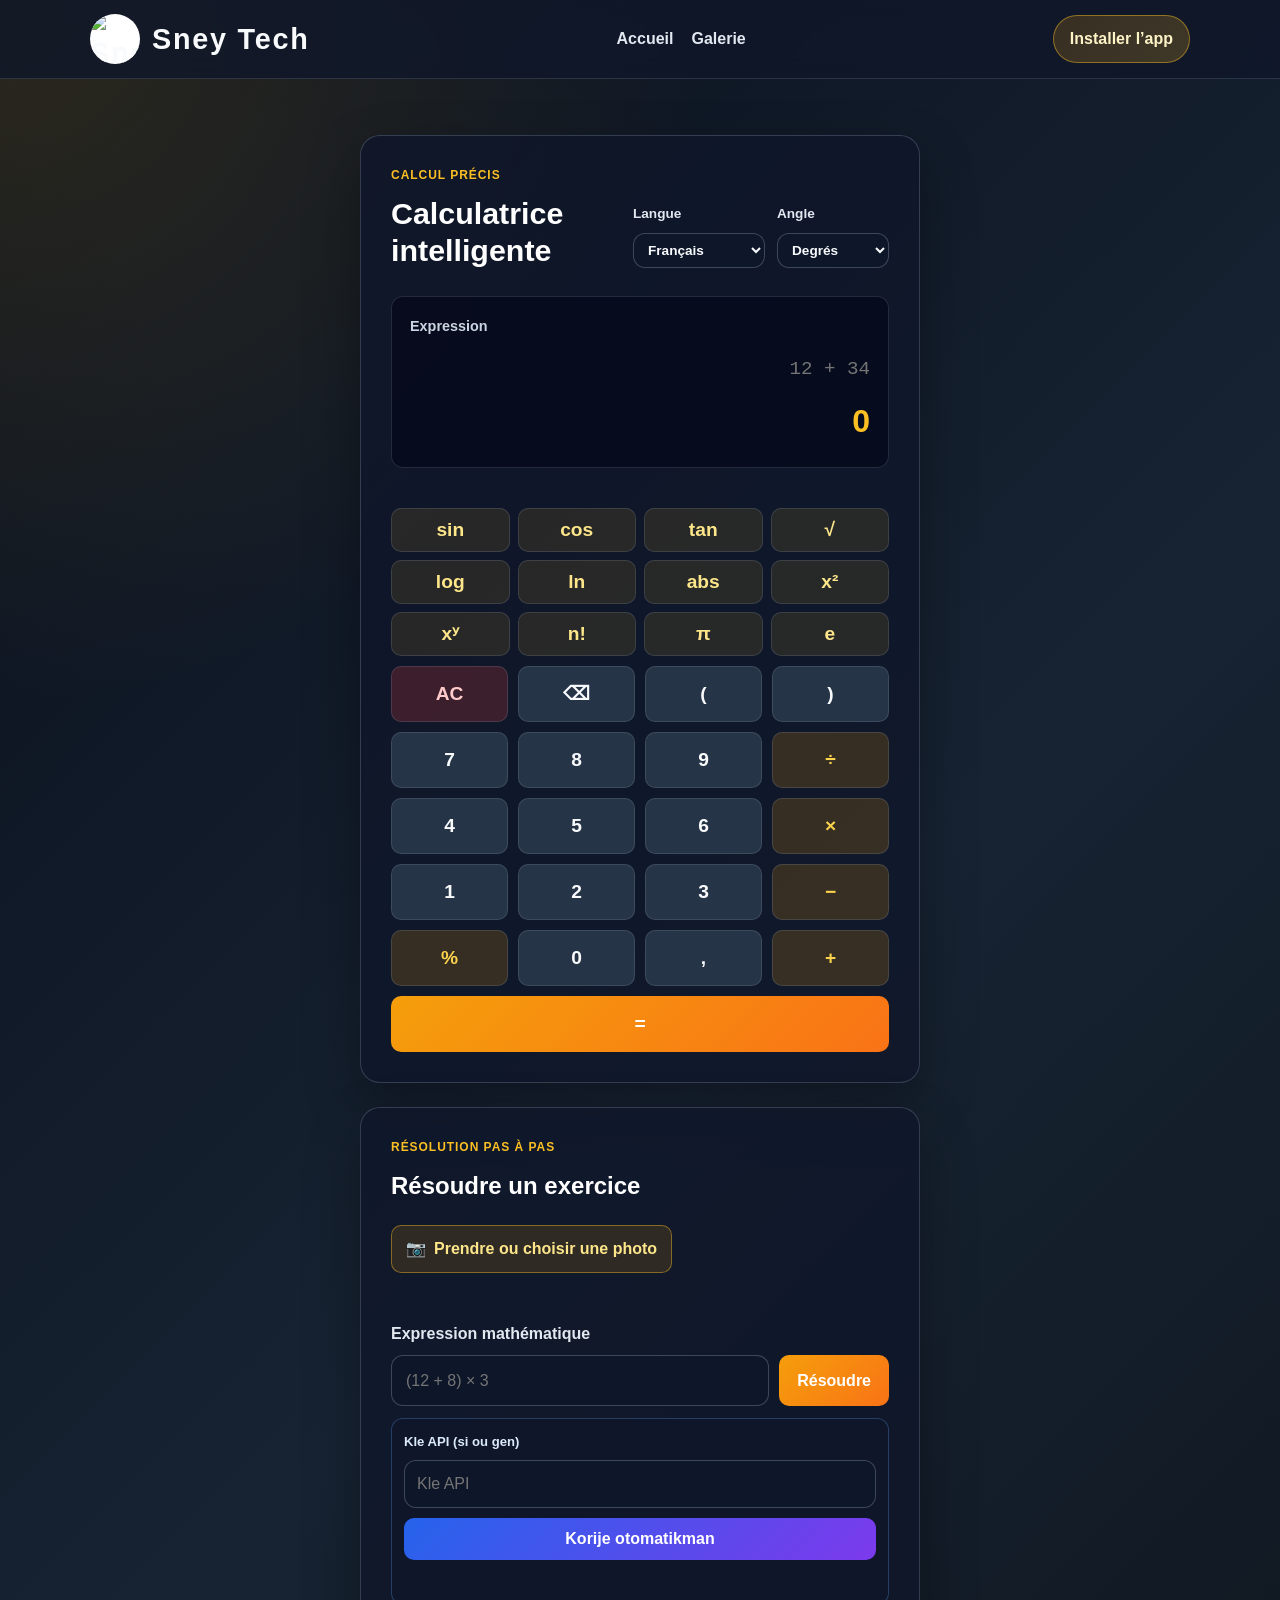
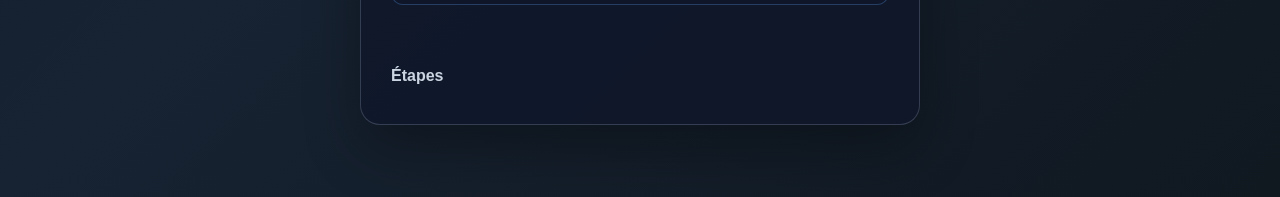
==== calcul.html @ 3de36bae "Add files via upload" ====
<!DOCTYPE html>
<html lang="fr">
<head>
    <meta charset="UTF-8" />
    <meta name="viewport" content="width=device-width, initial-scale=1.0" />
    <meta name="theme-color" content="#f59e0b" />
    <meta name="description" content="Calculatrice intelligente avec opérations scientifiques, résolution d’exercices et OCR." />
    <title>Calculatrice intelligente | Sney Tech</title>
    <link rel="icon" type="image/jpeg" href="images/logo.jpg" />
    <link rel="manifest" href="manifest.json" />
    <link rel="apple-touch-icon" href="images/logo.jpg" />
    <link rel="stylesheet" href="style.css" />
</head>
<body class="calculator-page">
    <header class="site-header">
        <div class="container nav-bar">
            <a class="brand" href="sneyby tech.html" aria-label="Accueil Sney Tech">
                <img src="images/logo.jpg" alt=" Sney Tech" />
                <span>Sney Tech</span>
            </a>
            <button class="menu-toggle" type="button" aria-label="Ouvrir le menu" aria-expanded="false">☰</button>
            <nav class="main-nav" aria-label="Navigation principale" data-calculator-nav>
                <a href="sneyby tech.html" data-calculator-copy="home">Accueil</a>
                <a href="galerie.html" data-calculator-copy="gallery">Galerie</a>
            </nav>
            <button id="installAppButton" class="app-install-btn" type="button" hidden data-calculator-copy="installApp">Installer l’app</button>
        </div>
    </header>

    <main class="container calculator-main">
        <section class="calculator-panel" id="calculator" aria-labelledby="calculatorTitle">
            <div class="calculator-heading">
                <div>
                    <p class="eyebrow" data-calculator-copy="eyebrow">Calcul précis</p>
                    <h1 id="calculatorTitle">Calculatrice intelligente</h1>
                </div>
                <div class="calculator-settings">
                    <label class="calculator-language">
                        <span data-calculator-copy="language">Langue</span>
                        <select id="calculatorLanguage" aria-label="Langue">
                            <option value="fr">Français</option>
                            <option value="ht">Kreyòl ayisyen</option>
                            <option value="en">English</option>
                        </select>
                    </label>
                    <label class="calculator-angle">
                        <span data-calculator-copy="angle">Angle</span>
                        <select id="calculatorAngle" aria-label="Angle">
                            <option value="deg" data-calculator-copy="degrees">Degrés</option>
                            <option value="rad" data-calculator-copy="radians">Radians</option>
                        </select>
                    </label>
                </div>
            </div>

            <div class="calculator-display">
                <label for="calculatorExpression" data-calculator-copy="expression">Expression</label>
                <input id="calculatorExpression" type="text" inputmode="decimal" autocomplete="off" spellcheck="false" maxlength="120" placeholder="12 + 34" />
                <output id="calculatorResult" class="calculator-result" aria-live="polite">0</output>
            </div>

            <p id="calculatorStatus" class="calculator-status" role="status" aria-live="polite"></p>

            <div class="scientific-keys" data-calculator-region="scientific" aria-label="Fonctions scientifiques">
                <button type="button" data-insert="sin(" data-scientific-label="sine" aria-label="Sinus">sin</button>
                <button type="button" data-insert="cos(" data-scientific-label="cosine" aria-label="Cosinus">cos</button>
                <button type="button" data-insert="tan(" data-scientific-label="tangent" aria-label="Tangente">tan</button>
                <button type="button" data-insert="sqrt(" data-scientific-label="squareRoot" aria-label="Racine carrée">√</button>
                <button type="button" data-insert="log(" data-scientific-label="logarithm" aria-label="Logarithme décimal">log</button>
                <button type="button" data-insert="ln(" data-scientific-label="naturalLog" aria-label="Logarithme népérien">ln</button>
                <button type="button" data-insert="abs(" data-scientific-label="absolute" aria-label="Valeur absolue">abs</button>
                <button type="button" data-insert="^2" data-scientific-label="square" aria-label="Carré">x²</button>
                <button type="button" data-insert="^" data-scientific-label="power" aria-label="Puissance">xʸ</button>
                <button type="button" data-insert="!" data-scientific-label="factorial" aria-label="Factorielle">n!</button>
                <button type="button" data-insert="pi" data-scientific-label="pi" aria-label="Pi">π</button>
                <button type="button" data-insert="e" data-scientific-label="euler" aria-label="Constante d’Euler">e</button>
            </div>

            <div class="calculator-keys" data-calculator-region="keys" aria-label="Touches de la calculatrice">
                <button type="button" class="key-clear" data-action="clear" data-label="clear" aria-label="Effacer tout">AC</button>
                <button type="button" data-action="backspace" data-label="backspace" aria-label="Effacer le dernier caractère">⌫</button>
                <button type="button" data-value="(" data-label="openParen" aria-label="Parenthèse ouvrante">(</button>
                <button type="button" data-value=")" data-label="closeParen" aria-label="Parenthèse fermante">)</button>

                <button type="button" data-value="7">7</button>
                <button type="button" data-value="8">8</button>
                <button type="button" data-value="9">9</button>
                <button type="button" class="key-operator" data-value="÷" data-label="divide" aria-label="Diviser">÷</button>

                <button type="button" data-value="4">4</button>
                <button type="button" data-value="5">5</button>
                <button type="button" data-value="6">6</button>
                <button type="button" class="key-operator" data-value="×" data-label="multiply" aria-label="Multiplier">×</button>

                <button type="button" data-value="1">1</button>
                <button type="button" data-value="2">2</button>
                <button type="button" data-value="3">3</button>
                <button type="button" class="key-operator" data-value="-" data-label="subtract" aria-label="Soustraire">−</button>

                <button type="button" class="key-operator" data-value="%" data-label="percent" aria-label="Pourcentage">%</button>
                <button type="button" data-value="0">0</button>
                <button type="button" class="decimal-key" data-value="," data-label="decimal" aria-label="Virgule décimale">,</button>
                <button type="button" class="key-operator" data-value="+" data-label="add" aria-label="Additionner">+</button>

                <button type="button" class="key-equals" data-action="equals" data-label="equals" aria-label="Calculer">=</button>
            </div>
        </section>

        <section class="exercise-panel" aria-labelledby="exerciseTitle">
            <div class="exercise-heading">
                <p class="eyebrow" data-calculator-copy="solverEyebrow">Résolution pas à pas</p>
                <h2 id="exerciseTitle" data-calculator-copy="solverTitle">Résoudre un exercice</h2>
            </div>
            <div class="exercise-photo-actions">
                <input id="exercisePhoto" class="photo-file-input" type="file" accept="image/*" capture="environment" aria-label="Choisir une photo de l’exercice" />
                <button id="captureExercisePhoto" class="photo-capture-btn" type="button">
                    <span aria-hidden="true">📷</span>
                    <span data-calculator-copy="photoChoose">Prendre ou choisir une photo</span>
                </button>
                <button id="removeExercisePhoto" class="photo-remove-btn" type="button" data-calculator-copy="photoRemove" hidden>Retirer la photo</button>
            </div>
            <div id="exercisePhotoPreview" class="exercise-photo-preview" hidden>
                <img id="exercisePhotoImage" src="" alt="Aperçu de la photo de l’exercice" />
            </div>
            <p id="photoOcrStatus" class="photo-ocr-status" role="status" aria-live="polite"></p>
            <label for="exerciseExpression" data-calculator-copy="solverExpression">Expression mathématique</label>
            <div class="exercise-input-row">
                <input id="exerciseExpression" type="text" inputmode="text" autocomplete="off" spellcheck="false" maxlength="120" placeholder="(12 + 8) × 3" />
                <button id="solveExercise" class="exercise-solve-btn" type="button" data-calculator-copy="solve">Résoudre</button>
            </div>
            <div class="ai-fallback-panel">
                <div class="ai-inline-row">
                    <label for="aiApiKey" class="ai-key-label" data-calculator-copy="aiApiKeyLabel">Kle API (si ou gen)</label>
                    <input id="aiApiKey" class="ai-key-input" type="password" placeholder="Kle API" autocomplete="off" data-calculator-copy="aiApiPlaceholder" />
                </div>
                <button id="fixWithAi" class="ai-fix-btn" type="button" data-calculator-copy="aiFixButton">Korije otomatikman</button>
                <p id="aiStatus" class="ai-status" aria-live="polite"></p>
            </div>
            <p id="exerciseResult" class="exercise-result" aria-live="polite"></p>
            <h3 data-calculator-copy="stepsHeading">Étapes</h3>
            <ol id="exerciseSteps" class="exercise-steps"></ol>
        </section>
    </main>

    <script src="https://cdn.jsdelivr.net/npm/tesseract.js@5/dist/tesseract.min.js"></script>
    <script src="script.js"></script>
</body>
</html>
---- style.css ----
* {
    box-sizing: border-box;
}

html {
    scroll-behavior: smooth;
}

body {
    margin: 0;
    font-family: Arial, Helvetica, sans-serif;
    line-height: 1.6;
}

img {
    max-width: 100%;
    display: block;
}

a {
    text-decoration: none;
}

.container {
    width: min(1100px, 90%);
    margin: 0 auto;
}

.home-page {
    background:
        radial-gradient(circle at top left, rgba(251, 191, 36, 0.15), transparent 30%),
        radial-gradient(circle at bottom right, rgba(245, 158, 11, 0.12), transparent 25%),
        linear-gradient(135deg, #020817 0%, #111827 45%, #171f2e 100%);
    color: #e5e7eb;
}

.site-header {
    position: sticky;
    top: 0;
    z-index: 10;
    background: rgba(15, 23, 42, 0.8);
    backdrop-filter: blur(10px);
    border-bottom: 1px solid rgba(148, 163, 184, 0.2);
}

.nav-bar {
    display: flex;
    justify-content: space-between;
    align-items: center;
    min-height: 78px;
    position: relative;
}

.brand {
    display: flex;
    align-items: center;
    gap: 12px;
    font-size: 1.8rem;
    font-weight: 800;
    color: #f8fafc;
    letter-spacing: 0.06em;
}

.brand img {
    width: 50px;
    height: 50px;
    flex: none;
    object-fit: contain;
    border-radius: 50%;
    background: #fff;
}

.main-nav {
    display: flex;
    gap: 18px;
    align-items: center;
}

.main-nav a {
    color: #e2e8f0;
    font-weight: 600;
    transition: color 0.2s ease;
}

.main-nav a:hover {
    color: #fbbf24;
}

.app-install-btn {
    display: inline-flex;
    align-items: center;
    justify-content: center;
    padding: 10px 16px;
    border: 1px solid rgba(251, 191, 36, 0.45);
    border-radius: 999px;
    background: linear-gradient(135deg, rgba(245, 158, 11, 0.18), rgba(251, 191, 36, 0.2));
    color: #fef3c7;
    font: inherit;
    font-weight: 700;
    cursor: pointer;
    transition: transform 0.2s ease, box-shadow 0.2s ease;
}

.app-install-btn:hover {
    transform: translateY(-1px);
    box-shadow: 0 12px 22px rgba(245, 158, 11, 0.2);
}

.menu-toggle {
    display: none;
    border: 1px solid rgba(148, 163, 184, 0.4);
    background: rgba(15, 23, 42, 0.6);
    color: #fff;
    width: 46px;
    height: 46px;
    border-radius: 12px;
    font-size: 1.5rem;
    cursor: pointer;
}

.nav-button,
.primary-btn,
.secondary-btn,
.submit-btn {
    display: inline-flex;
    justify-content: center;
    align-items: center;
    padding: 12px 22px;
    border-radius: 999px;
    font-weight: 700;
    transition: transform 0.2s ease, box-shadow 0.2s ease;
}

.nav-button,
.primary-btn,
.submit-btn {
    background: linear-gradient(135deg, #f59e0b, #f97316);
    color: white;
    box-shadow: 0 8px 24px rgba(249, 115, 22, 0.35);
}

.secondary-btn {
    background: transparent;
    border: 1px solid rgba(148, 163, 184, 0.5);
    color: #f8fafc;
}

.nav-button:hover,
.primary-btn:hover,
.secondary-btn:hover,
.submit-btn:hover {
    transform: translateY(-2px);
}

.hero {
    display: grid;
    grid-template-columns: 1.2fr 0.8fr;
    align-items: center;
    gap: 40px;
    padding: 90px 0 60px;
}

.eyebrow {
    margin: 0 0 10px;
    color: #fbbf24;
    font-weight: 700;
    letter-spacing: 0.08em;
    text-transform: uppercase;
    font-size: 0.75rem;
}

.hero h1 {
    margin: 0;
    font-size: clamp(2.5rem, 3vw, 4.4rem);
    line-height: 1.1;
    color: #f8fafc;
}

.lead {
    margin-top: 18px;
    font-size: 1.08rem;
    color: #cbd5e1;
    max-width: 600px;
}

.hero-actions {
    display: flex;
    flex-wrap: wrap;
    gap: 14px;
    margin-top: 28px;
}

.stats {
    list-style: none;
    padding: 0;
    margin: 30px 0 0;
    display: flex;
    flex-wrap: wrap;
    gap: 28px;
}

.stats li {
    display: flex;
    flex-direction: column;
    gap: 4px;
}

.stats strong {
    font-size: 1.3rem;
    color: #fff;
}

.stats span {
    color: #cbd5e1;
    font-size: 0.9rem;
}

.image-card {
    position: relative;
    border-radius: 28px;
    overflow: hidden;
    border: 1px solid rgba(148, 163, 184, 0.3);
    box-shadow: 0 25px 50px rgba(15, 23, 42, 0.5);
}

.image-card img {
    height: 560px;
    width: 100%;
    object-fit: cover;
}

.badge {
    position: absolute;
    bottom: 18px;
    left: 18px;
    background: rgba(15, 23, 42, 0.82);
    border: 1px solid rgba(251, 191, 36, 0.4);
    color: #f8fafc;
    padding: 10px 15px;
    border-radius: 999px;
    font-weight: 700;
}

.section {
    padding: 30px 0 60px;
}

.premium-panel {
    padding-top: 10px;
}

.left-align {
    text-align: left;
}

.value-grid {
    display: grid;
    grid-template-columns: repeat(3, minmax(0, 1fr));
    gap: 22px;
    margin-top: 20px;
}

.value-card {
    background: rgba(15, 23, 42, 0.7);
    border: 1px solid rgba(251, 191, 36, 0.18);
    border-radius: 22px;
    padding: 26px 22px;
    box-shadow: 0 18px 30px rgba(2, 6, 23, 0.2);
}

.value-card span {
    color: #fbbf24;
    font-size: 0.85rem;
    font-weight: 800;
    letter-spacing: 0.12em;
}

.value-card h3 {
    margin: 14px 0 10px;
    font-size: 1.45rem;
    color: #fff;
}

.value-card p {
    margin: 0;
    color: #dbeafe;
}

.section-heading {
    margin-bottom: 24px;
}

.section-heading h2 {
    margin: 0;
    font-size: clamp(1.8rem, 2vw, 2.8rem);
    color: white;
}

.service-grid {
    display: grid;
    grid-template-columns: repeat(3, minmax(0, 1fr));
    gap: 24px;
}

.service-card {
    background: rgba(15, 23, 42, 0.65);
    border: 1px solid rgba(148, 163, 184, 0.2);
    border-radius: 20px;
    padding: 24px;
    box-shadow: 0 12px 30px rgba(0, 0, 0, 0.18);
}

.icon {
    width: 60px;
    height: 60px;
    display: grid;
    place-items: center;
    border-radius: 18px;
    background: rgba(249, 115, 22, 0.15);
    font-size: 2rem;
    margin-bottom: 14px;
}

.service-card h3 {
    margin: 0 0 8px;
    color: white;
}

.service-card p {
    margin: 0;
    color: #cbd5e1;
}

.pricing table {
    width: 100%;
    border-collapse: collapse;
    overflow: hidden;
    border-radius: 18px;
    background: rgba(15, 23, 42, 0.65);
    border: 1px solid rgba(148, 163, 184, 0.2);
}

.pricing th,
.pricing td {
    padding: 18px 20px;
    text-align: left;
    border-bottom: 1px solid rgba(148, 163, 184, 0.2);
}

.pricing th {
    background: rgba(30, 41, 59, 0.9);
    color: #f8fafc;
}

.pricing td {
    color: #e2e8f0;
}

.contact-wrap {
    padding-bottom: 80px;
}

.contact-form {
    background: rgba(15, 23, 42, 0.7);
    border: 1px solid rgba(148, 163, 184, 0.2);
    border-radius: 24px;
    padding: 28px;
    box-shadow: 0 18px 40px rgba(0, 0, 0, 0.2);
}

.input-row {
    margin-bottom: 18px;
}

.two-col {
    display: grid;
    grid-template-columns: repeat(2, minmax(0, 1fr));
    gap: 18px;
}

label {
    display: block;
    color: #e2e8f0;
    font-weight: 600;
}

label span {
    display: inline-block;
    margin-bottom: 8px;
}

input,
select,
textarea {
    width: 100%;
    border: 1px solid rgba(148, 163, 184, 0.35);
    background: rgba(15, 23, 42, 0.7);
    color: #f8fafc;
    border-radius: 12px;
    padding: 12px 14px;
    font: inherit;
}

textarea {
    resize: vertical;
    min-height: 120px;
}

.submit-btn {
    border: none;
    cursor: pointer;
    margin-top: 12px;
}

.form-message {
    min-height: 24px;
    margin: 14px 0 0;
    color: #86efac;
    font-weight: 600;
}

.whatsapp-float {
    position: fixed;
    right: 22px;
    bottom: 22px;
    background: linear-gradient(135deg, #22c55e, #16a34a);
    color: #fff;
    padding: 14px 18px;
    border-radius: 999px;
    font-weight: 700;
    text-decoration: none;
    box-shadow: 0 16px 30px rgba(34, 197, 94, 0.35);
    z-index: 30;
}

.site-footer {
    padding: 24px 0 40px;
    text-align: center;
    color: #cbd5e1;
}

.gallery-page {
    min-height: 100vh;
    padding: 40px 20px;
    background: linear-gradient(135deg, #0f172a, #1e293b, #111827);
    color: #f8fafc;
}

.topbar {
    display: flex;
    justify-content: space-between;
    align-items: center;
    margin-bottom: 30px;
    padding: 18px 24px;
    background: rgba(15, 23, 42, 0.7);
    border: 1px solid rgba(148, 163, 184, 0.25);
    border-radius: 18px;
    box-shadow: 0 12px 30px rgba(0, 0, 0, 0.22);
}

.topbar h1 {
    margin: 0;
    font-size: 2.3rem;
    letter-spacing: 1px;
}

.gallery-nav {
    display: flex;
    justify-content: space-between;
    align-items: center;
    width: 100%;
}

.gallery-nav-link {
    padding: 10px 14px;
    color: #e2e8f0;
    font-weight: 600;
}

.gallery-nav-link:hover {
    color: #fbbf24;
}

.gallery-page-title {
    margin: 0 0 24px;
    font-size: 2.3rem;
    letter-spacing: 1px;
}

.btn-home {
    text-decoration: none;
    color: #fff;
    background: linear-gradient(135deg, #f59e0b, #f97316);
    padding: 12px 20px;
    border-radius: 999px;
    font-weight: 700;
    transition: transform 0.25s ease, box-shadow 0.25s ease;
    box-shadow: 0 8px 20px rgba(249, 115, 22, 0.35);
}

.btn-home:hover {
    transform: translateY(-2px);
}

.thumbs {
    display: grid;
    grid-template-columns: repeat(auto-fit, minmax(140px, 1fr));
    gap: 18px;
    margin-bottom: 32px;
}

.thumb {
    display: block;
    overflow: hidden;
    border-radius: 16px;
    border: 2px solid rgba(148, 163, 184, 0.25);
    background: rgba(15, 23, 42, 0.7);
    transition: transform 0.3s ease, box-shadow 0.3s ease;
    box-shadow: 0 10px 25px rgba(0, 0, 0, 0.18);
}

.thumb:hover {
    transform: translateY(-6px) scale(1.01);
    box-shadow: 0 18px 30px rgba(59, 130, 246, 0.25);
}

.thumb img {
    width: 100%;
    height: 170px;
    object-fit: cover;
    display: block;
}

.featured {
    display: flex;
    justify-content: center;
}

.featured-card {
    width: min(100%, 760px);
    background: rgba(15, 23, 42, 0.7);
    border: 1px solid rgba(148, 163, 184, 0.25);
    border-radius: 24px;
    overflow: hidden;
    box-shadow: 0 20px 40px rgba(0, 0, 0, 0.3);
}

.featured-card img {
    display: block;
    width: 100%;
    max-height: 700px;
    object-fit: cover;
}

.lightbox {
    position: fixed;
    inset: 0;
    background: rgba(2, 6, 23, 0.9);
    display: none;
    align-items: center;
    justify-content: center;
    flex-direction: column;
    gap: 12px;
    z-index: 20;
    padding: 20px;
}

.lightbox.active {
    display: flex;
}

.lightbox img {
    max-width: min(90vw, 900px);
    max-height: 75vh;
    border-radius: 18px;
    box-shadow: 0 30px 50px rgba(0, 0, 0, 0.4);
}

.lightbox p {
    margin: 0;
    color: #f8fafc;
    font-weight: 600;
    letter-spacing: 0.03em;
}

.close-lightbox {
    position: absolute;
    top: 24px;
    right: 24px;
    width: 44px;
    height: 44px;
    border: none;
    border-radius: 50%;
    background: rgba(255, 255, 255, 0.12);
    color: white;
    font-size: 1.5rem;
    cursor: pointer;
}

.lightbox-nav {
    position: absolute;
    top: 50%;
    display: grid;
    place-items: center;
    width: 48px;
    height: 48px;
    border: 1px solid rgba(255, 255, 255, 0.25);
    border-radius: 50%;
    background: rgba(255, 255, 255, 0.12);
    color: white;
    font-size: 1.5rem;
    cursor: pointer;
    transform: translateY(-50%);
}

.previous-photo {
    left: 24px;
}

.next-photo {
    right: 24px;
}

@media (max-width: 768px) {
    .nav-bar {
        flex-wrap: wrap;
        padding: 14px 0;
    }

    .menu-toggle {
        display: inline-flex;
        align-items: center;
        justify-content: center;
    }

    .main-nav {
        display: none;
        width: 100%;
        flex-direction: column;
        align-items: flex-start;
        padding: 12px 0 0;
        gap: 12px;
    }

    .main-nav.open {
        display: flex;
    }

    .nav-bar,
    .hero,
    .two-col,
    .service-grid,
    .value-grid {
        grid-template-columns: 1fr;
    }

    .hero {
        padding-top: 60px;
    }

    .service-grid,
    .two-col,
    .value-grid {
        display: grid;
    }
}

@media (max-width: 600px) {
    .lightbox img {
        max-width: calc(100vw - 96px);
        max-height: 70vh;
    }

    .lightbox-nav {
        width: 38px;
        height: 38px;
    }

    .previous-photo {
        left: 10px;
    }

    .next-photo {
        right: 10px;
    }

    .topbar {
        flex-direction: column;
        gap: 16px;
        text-align: center;
    }

    .gallery-nav {
        flex-direction: column;
        align-items: stretch;
        gap: 10px;
    }

    .gallery-nav .brand {
        align-self: flex-start;
    }

    .gallery-nav .btn-home {
        text-align: center;
    }

    .topbar h1 {
        font-size: 1.9rem;
    }
}

.calculator-page {
    min-height: 100vh;
    background:
        radial-gradient(circle at top left, rgba(251, 191, 36, 0.14), transparent 32%),
        linear-gradient(135deg, #090f1b, #172333 58%, #101820);
    color: #f8fafc;
}

.calculator-main {
    display: flex;
    flex-direction: column;
    align-items: center;
    gap: 24px;
    justify-content: center;
    padding-top: 56px;
    padding-bottom: 72px;
}

.calculator-panel,
.exercise-panel {
    width: min(100%, 560px);
    padding: 30px;
    border: 1px solid rgba(148, 163, 184, 0.28);
    border-radius: 20px;
    background: rgba(15, 23, 42, 0.82);
    box-shadow: 0 24px 56px rgba(0, 0, 0, 0.32);
}

.calculator-heading {
    display: flex;
    justify-content: space-between;
    align-items: flex-end;
    gap: 20px;
}

.calculator-heading h1 {
    margin: 0;
    color: #fff;
    font-size: 1.9rem;
    line-height: 1.2;
}

.calculator-language {
    min-width: 132px;
    font-size: 0.85rem;
}

.calculator-language select {
    padding: 8px 10px;
}

.calculator-settings {
    display: flex;
    align-items: flex-end;
    gap: 12px;
}

.calculator-angle {
    min-width: 112px;
    font-size: 0.85rem;
}

.calculator-angle select {
    padding: 8px 10px;
}

.calculator-display {
    display: grid;
    gap: 8px;
    margin-top: 28px;
    padding: 18px;
    border: 1px solid rgba(148, 163, 184, 0.2);
    border-radius: 12px;
    background: rgba(2, 6, 23, 0.62);
}

.calculator-display label {
    color: #cbd5e1;
    font-size: 0.9rem;
}

.calculator-display input {
    min-width: 0;
    padding: 8px 0;
    border: 0;
    border-radius: 0;
    background: transparent;
    font-family: Consolas, monospace;
    font-size: 1.2rem;
    text-align: right;
}

.calculator-result {
    display: block;
    min-height: 48px;
    overflow-wrap: anywhere;
    color: #fbbf24;
    font-size: 2rem;
    font-weight: 700;
    line-height: 1.3;
    text-align: right;
}

.calculator-status {
    min-height: 24px;
    margin: 8px 0;
    color: #fca5a5;
    font-size: 0.9rem;
}

.calculator-keys {
    display: grid;
    grid-template-columns: repeat(4, minmax(0, 1fr));
    gap: 10px;
}

.calculator-keys button,
.scientific-keys button {
    min-width: 0;
    min-height: 56px;
    border: 1px solid rgba(148, 163, 184, 0.2);
    border-radius: 10px;
    background: #263447;
    color: #f8fafc;
    font: inherit;
    font-size: 1.2rem;
    font-weight: 700;
    cursor: pointer;
    transition: background 0.15s ease, transform 0.15s ease;
}

.calculator-keys button:hover,
.scientific-keys button:hover {
    background: #35475d;
    transform: translateY(-1px);
}

.calculator-keys .key-clear {
    background: rgba(239, 68, 68, 0.2);
    color: #fecaca;
}

.calculator-keys .key-operator {
    background: rgba(245, 158, 11, 0.17);
    color: #fcd34d;
}

.calculator-keys .key-equals {
    grid-column: 1 / -1;
    border: 0;
    background: linear-gradient(135deg, #f59e0b, #f97316);
    color: #fff;
}

.scientific-keys {
    display: grid;
    grid-template-columns: repeat(4, minmax(0, 1fr));
    gap: 8px;
    margin-bottom: 10px;
}

.scientific-keys button {
    min-height: 44px;
    background: rgba(251, 191, 36, 0.1);
    color: #fde68a;
}

.exercise-heading h2 {
    margin: 0 0 20px;
    color: #fff;
    font-size: 1.5rem;
}

.exercise-photo-actions {
    display: flex;
    flex-wrap: wrap;
    align-items: center;
    gap: 10px;
    margin: 0 0 14px;
}

.photo-file-input {
    position: absolute;
    width: 1px;
    height: 1px;
    padding: 0;
    margin: -1px;
    overflow: hidden;
    clip: rect(0, 0, 0, 0);
    white-space: nowrap;
    border: 0;
}

.photo-file-input:focus-visible + .photo-capture-btn {
    outline: 3px solid #fbbf24;
    outline-offset: 3px;
}

.photo-capture-btn,
.photo-remove-btn {
    min-height: 44px;
    padding: 10px 14px;
    border: 1px solid rgba(251, 191, 36, 0.42);
    border-radius: 10px;
    background: rgba(245, 158, 11, 0.14);
    color: #fde68a;
    font: inherit;
    font-weight: 700;
    cursor: pointer;
}

.photo-capture-btn {
    display: inline-flex;
    align-items: center;
    gap: 8px;
}

.photo-remove-btn {
    border-color: rgba(248, 113, 113, 0.42);
    background: rgba(239, 68, 68, 0.14);
    color: #fecaca;
}

.exercise-photo-preview {
    position: relative;
    display: grid;
    justify-items: start;
    margin-bottom: 12px;
}

.exercise-photo-preview[hidden],
.photo-remove-btn[hidden] {
    display: none;
}

.exercise-photo-preview img {
    width: auto;
    max-width: 100%;
    max-height: 260px;
    border: 1px solid rgba(148, 163, 184, 0.28);
    border-radius: 10px;
    background: rgba(2, 6, 23, 0.62);
    object-fit: contain;
}

.photo-ocr-status {
    min-height: 22px;
    margin: 0 0 12px;
    color: #cbd5e1;
    font-size: 0.9rem;
}

.ai-fallback-panel {
    display: grid;
    gap: 10px;
    margin: 12px 0 14px;
    padding: 12px;
    border: 1px solid rgba(96, 165, 250, 0.28);
    border-radius: 12px;
    background: rgba(15, 23, 42, 0.8);
}

.ai-inline-row {
    display: grid;
    gap: 8px;
}

.ai-key-label {
    color: #dbeafe;
    font-size: 0.82rem;
    font-weight: 700;
}

.ai-key-input {
    min-width: 0;
    padding: 10px 12px;
}

.ai-fix-btn {
    min-height: 42px;
    border: 0;
    border-radius: 10px;
    background: linear-gradient(135deg, #2563eb, #7c3aed);
    color: #fff;
    font: inherit;
    font-weight: 700;
    cursor: pointer;
}

.ai-status {
    min-height: 22px;
    margin: 0;
    color: #bfdbfe;
    font-size: 0.82rem;
    overflow-wrap: anywhere;
}

.exercise-input-row {
    display: flex;
    gap: 10px;
    margin-top: 8px;
}

.exercise-input-row input {
    min-width: 0;
}

.exercise-solve-btn {
    flex: none;
    padding: 10px 18px;
    border: 0;
    border-radius: 10px;
    background: linear-gradient(135deg, #f59e0b, #f97316);
    color: #fff;
    font: inherit;
    font-weight: 700;
    cursor: pointer;
}

.exercise-result {
    min-height: 30px;
    margin: 18px 0 8px;
    overflow-wrap: anywhere;
    color: #fbbf24;
    font-size: 1.2rem;
    font-weight: 700;
}

.exercise-panel h3 {
    margin: 10px 0 6px;
    color: #cbd5e1;
    font-size: 1rem;
}

.exercise-steps {
    display: grid;
    gap: 6px;
    margin: 0;
    padding-left: 24px;
    color: #e2e8f0;
}

.exercise-steps li {
    overflow-wrap: anywhere;
}

@media (max-width: 1024px) {
    .calculator-main {
        padding-left: 18px;
        padding-right: 18px;
    }

    .calculator-panel,
    .exercise-panel {
        width: min(100%, 700px);
    }
}

@media (max-width: 768px) {
    .calculator-main {
        gap: 18px;
    }

    .calculator-panel,
    .exercise-panel {
        width: 100%;
    }

    .calculator-heading {
        flex-wrap: wrap;
        align-items: flex-start;
    }

    .calculator-settings {
        width: 100%;
        flex-wrap: wrap;
    }

    .calculator-language,
    .calculator-angle {
        flex: 1 1 160px;
        min-width: 0;
    }
}

@media (max-width: 600px) {
    .calculator-main {
        padding-top: 28px;
        padding-left: 12px;
        padding-right: 12px;
    }

    .calculator-panel,
    .exercise-panel {
        padding: 20px;
    }

    .calculator-heading {
        align-items: flex-start;
        flex-direction: column;
    }

    .calculator-settings,
    .calculator-language,
    .calculator-angle {
        width: 100%;
    }

    .calculator-settings {
        align-items: stretch;
        flex-direction: column;
    }

    .calculator-keys {
        gap: 8px;
    }

    .calculator-keys button,
    .scientific-keys button {
        min-height: 52px;
    }

    .scientific-keys {
        grid-template-columns: repeat(2, minmax(0, 1fr));
    }

    .exercise-input-row {
        flex-direction: column;
    }
}

@media (max-width: 480px) {
    .calculator-panel,
    .exercise-panel {
        padding: 16px 14px;
    }

    .calculator-heading h1 {
        font-size: 1.5rem;
    }

    .calculator-result {
        font-size: 1.6rem;
    }

    .calculator-display input {
        font-size: 1rem;
    }

    .scientific-keys {
        grid-template-columns: repeat(2, minmax(0, 1fr));
    }

    .ai-inline-row,
    .exercise-input-row,
    .exercise-input-row input,
    .exercise-solve-btn,
    .ai-fix-btn {
        width: 100%;
    }
}
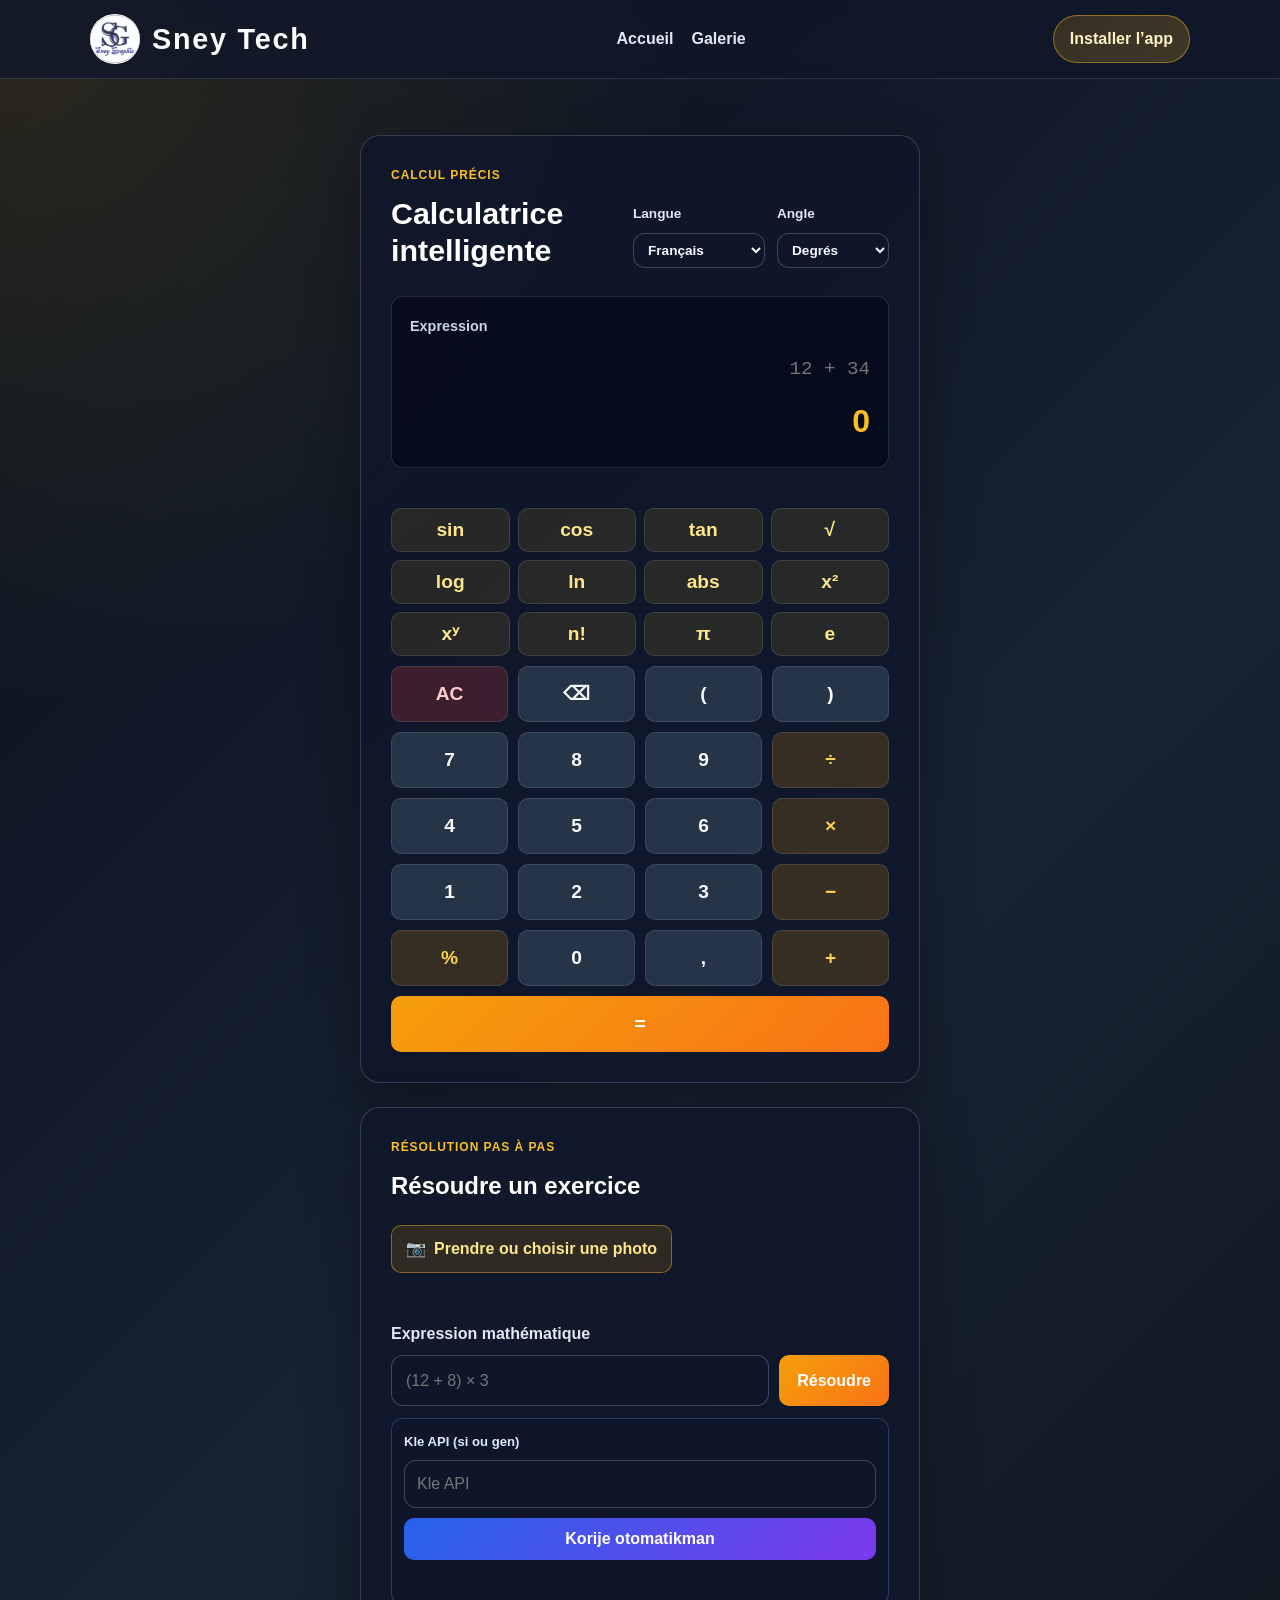
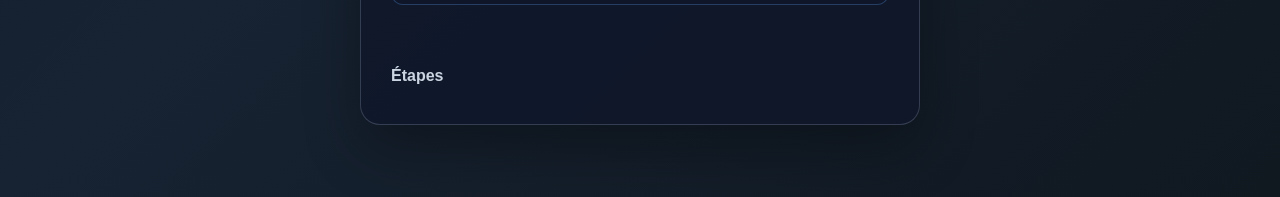
==== commit d95fdcd6: "Fix links to the homepage" ====
--- a/calcul.html
+++ b/calcul.html
@@ -14,13 +14,13 @@
 <body class="calculator-page">
     <header class="site-header">
         <div class="container nav-bar">
-            <a class="brand" href="sneyby tech.html" aria-label="Accueil Sney Tech">
+            <a class="brand" href="index.html" aria-label="Accueil Sney Tech">
                 <img src="images/logo.jpg" alt=" Sney Tech" />
                 <span>Sney Tech</span>
             </a>
             <button class="menu-toggle" type="button" aria-label="Ouvrir le menu" aria-expanded="false">☰</button>
             <nav class="main-nav" aria-label="Navigation principale" data-calculator-nav>
-                <a href="sneyby tech.html" data-calculator-copy="home">Accueil</a>
+                <a href="index.html" data-calculator-copy="home">Accueil</a>
                 <a href="galerie.html" data-calculator-copy="gallery">Galerie</a>
             </nav>
             <button id="installAppButton" class="app-install-btn" type="button" hidden data-calculator-copy="installApp">Installer l’app</button>
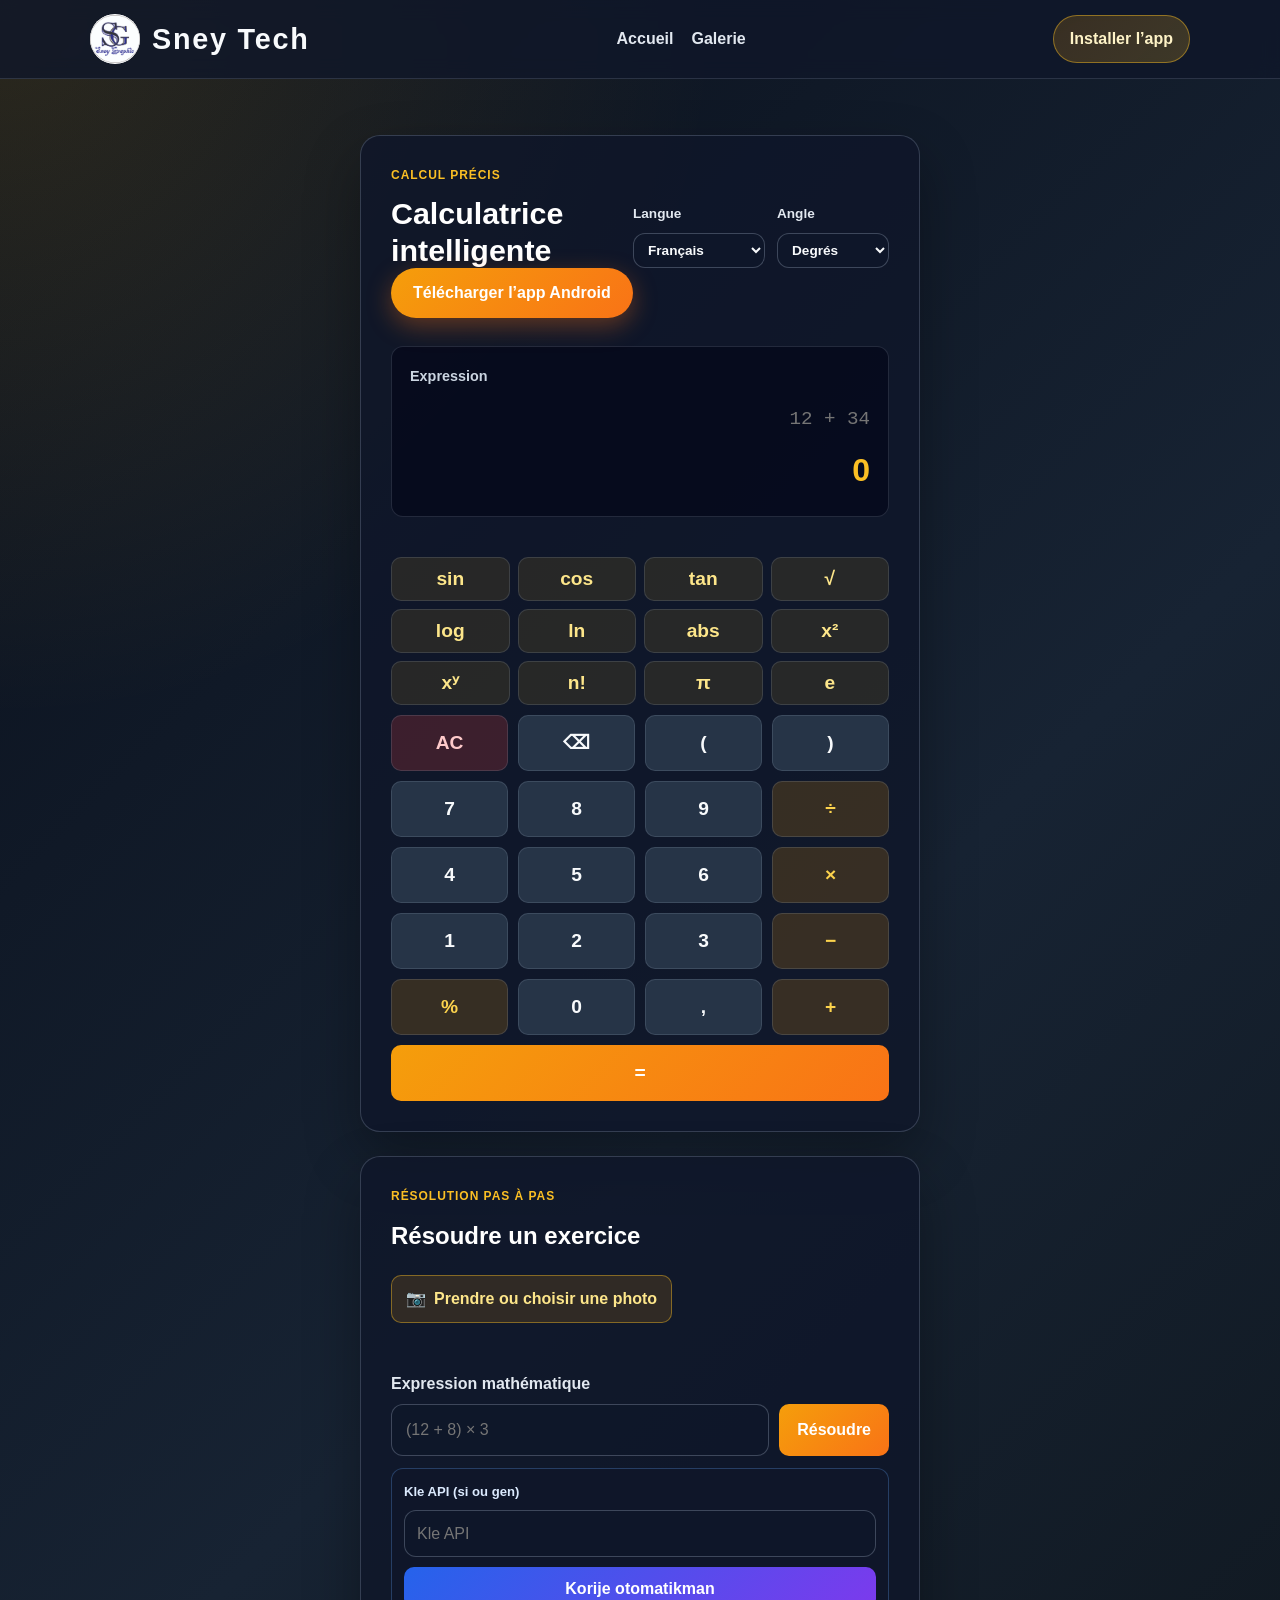
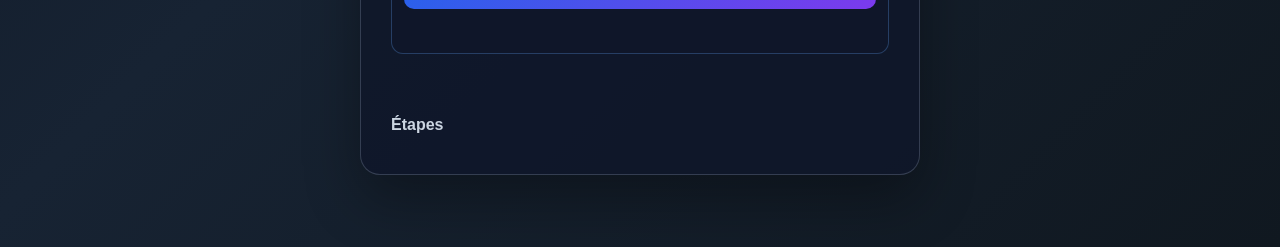
==== commit 0184ecb4: "Enhance calcul.html with APK download link Added a download link for the Android app and improved th" ====
--- a/calcul.html
+++ b/calcul.html
@@ -52,6 +52,7 @@
                     </label>
                 </div>
             </div>
+            <a id="apkDownloadLink" class="primary-btn apk-download-link" href="downloads/calculatrice-sney-tech.apk" download data-calculator-copy="downloadApk">Télécharger l’app Android</a>
 
             <div class="calculator-display">
                 <label for="calculatorExpression" data-calculator-copy="expression">Expression</label>
@@ -145,4 +146,4 @@
     <script src="https://cdn.jsdelivr.net/npm/tesseract.js@5/dist/tesseract.min.js"></script>
     <script src="script.js"></script>
 </body>
-</html>+</html>
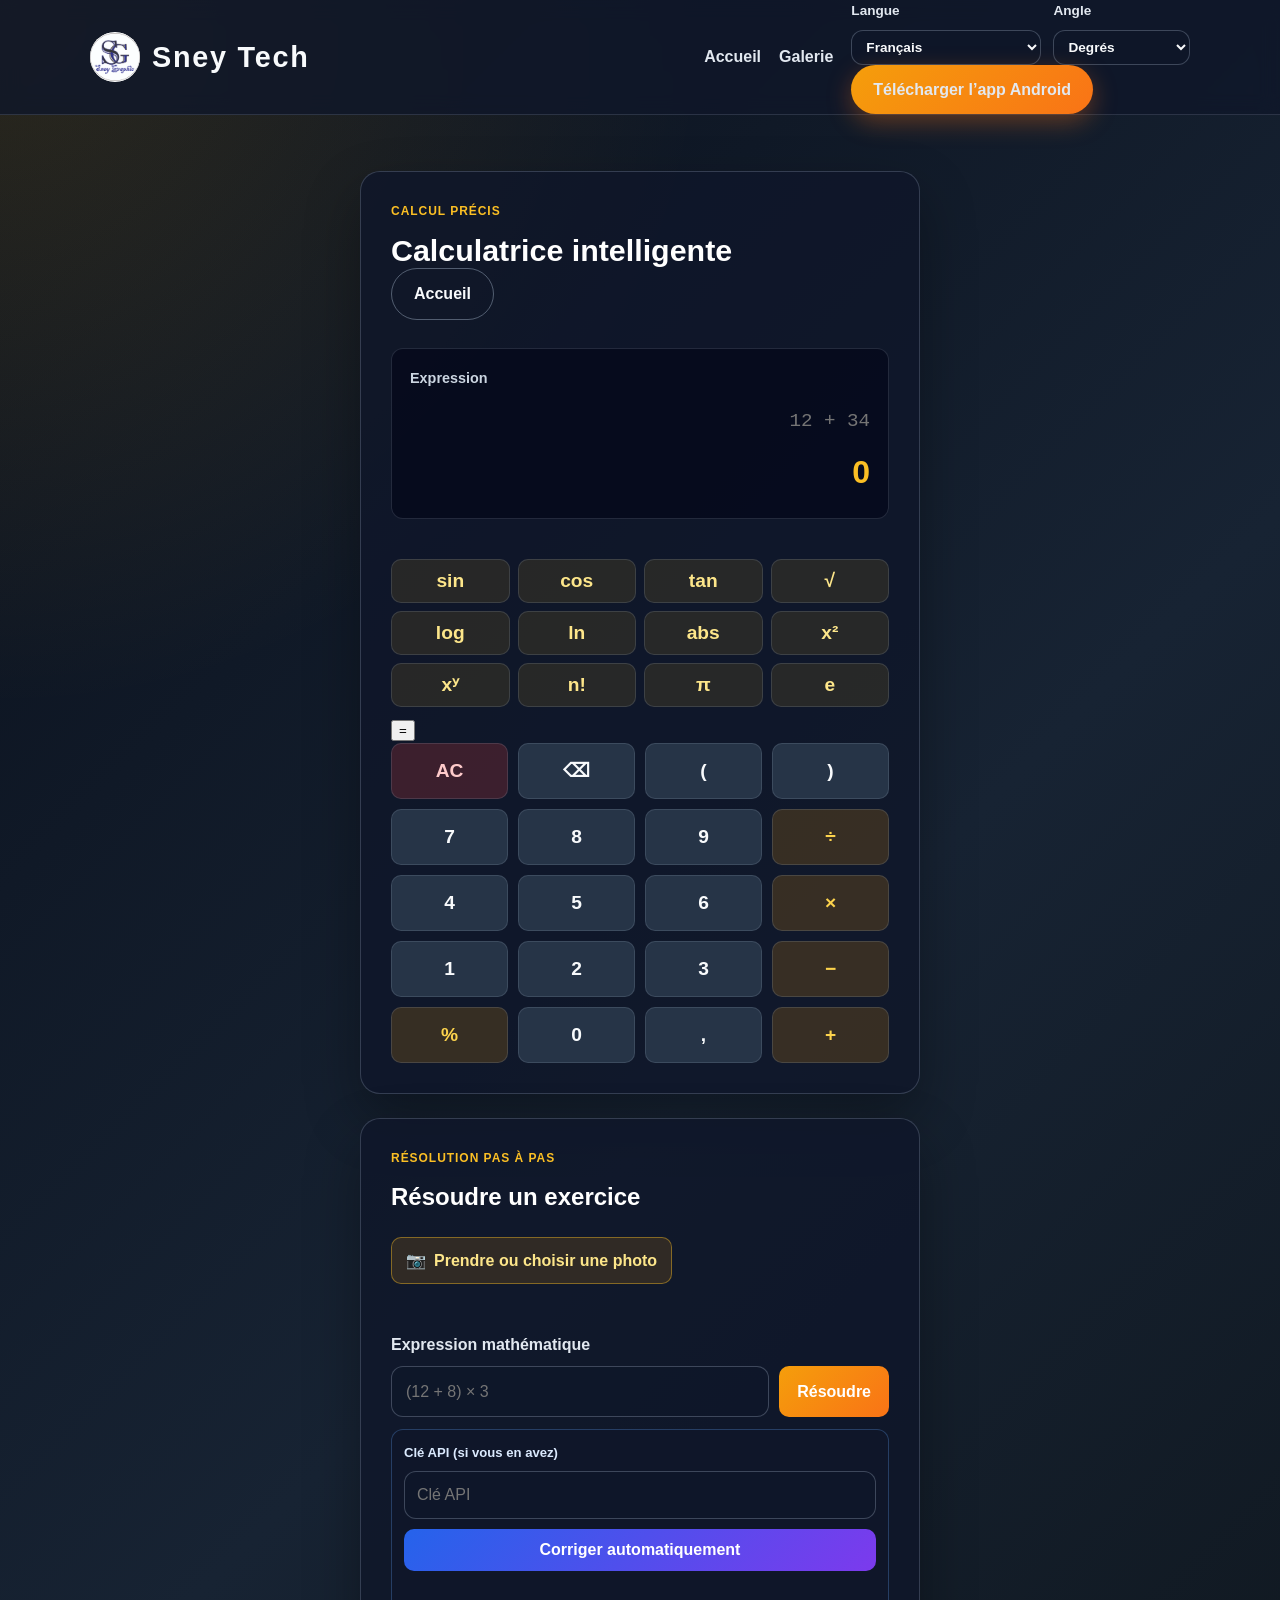
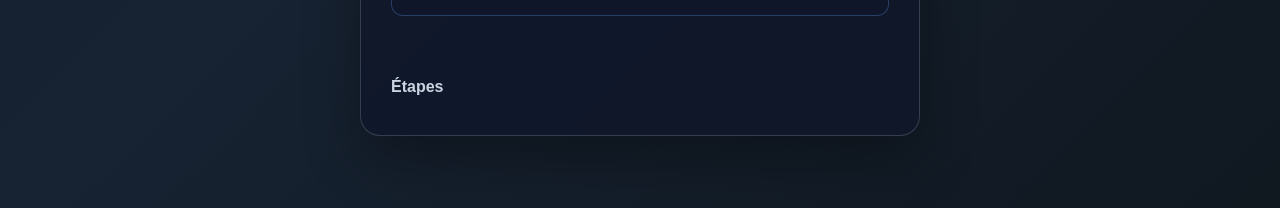
==== commit 142213c7: "Update calcul.html" ====
--- a/calcul.html
+++ b/calcul.html
@@ -22,6 +22,26 @@
             <nav class="main-nav" aria-label="Navigation principale" data-calculator-nav>
                 <a href="index.html" data-calculator-copy="home">Accueil</a>
                 <a href="galerie.html" data-calculator-copy="gallery">Galerie</a>
+                <div class="calculator-menu-tools">
+                    <div class="calculator-settings">
+                        <label class="calculator-language">
+                            <span data-calculator-copy="language">Langue</span>
+                            <select id="calculatorLanguage" aria-label="Langue">
+                                <option value="fr">Français</option>
+                                <option value="ht">Kreyòl ayisyen</option>
+                                <option value="en">English</option>
+                            </select>
+                        </label>
+                        <label class="calculator-angle">
+                            <span data-calculator-copy="angle">Angle</span>
+                            <select id="calculatorAngle" aria-label="Angle">
+                                <option value="deg" data-calculator-copy="degrees">Degrés</option>
+                                <option value="rad" data-calculator-copy="radians">Radians</option>
+                            </select>
+                        </label>
+                    </div>
+                    <a id="apkDownloadLink" class="primary-btn apk-download-link" href="downloads/calculatrice-sney-tech.apk" download data-calculator-copy="downloadApk">Télécharger l’app Android</a>
+                </div>
             </nav>
             <button id="installAppButton" class="app-install-btn" type="button" hidden data-calculator-copy="installApp">Installer l’app</button>
         </div>
@@ -34,25 +54,10 @@
                     <p class="eyebrow" data-calculator-copy="eyebrow">Calcul précis</p>
                     <h1 id="calculatorTitle">Calculatrice intelligente</h1>
                 </div>
-                <div class="calculator-settings">
-                    <label class="calculator-language">
-                        <span data-calculator-copy="language">Langue</span>
-                        <select id="calculatorLanguage" aria-label="Langue">
-                            <option value="fr">Français</option>
-                            <option value="ht">Kreyòl ayisyen</option>
-                            <option value="en">English</option>
-                        </select>
-                    </label>
-                    <label class="calculator-angle">
-                        <span data-calculator-copy="angle">Angle</span>
-                        <select id="calculatorAngle" aria-label="Angle">
-                            <option value="deg" data-calculator-copy="degrees">Degrés</option>
-                            <option value="rad" data-calculator-copy="radians">Radians</option>
-                        </select>
-                    </label>
-                </div>
             </div>
-            <a id="apkDownloadLink" class="primary-btn apk-download-link" href="downloads/calculatrice-sney-tech.apk" download data-calculator-copy="downloadApk">Télécharger l’app Android</a>
+            <div class="calculator-actions">
+                <a class="secondary-btn calculator-home-btn" href="index.html" data-calculator-copy="home">Accueil</a>
+            </div>
 
             <div class="calculator-display">
                 <label for="calculatorExpression" data-calculator-copy="expression">Expression</label>
@@ -62,48 +67,51 @@
 
             <p id="calculatorStatus" class="calculator-status" role="status" aria-live="polite"></p>
 
-            <div class="scientific-keys" data-calculator-region="scientific" aria-label="Fonctions scientifiques">
-                <button type="button" data-insert="sin(" data-scientific-label="sine" aria-label="Sinus">sin</button>
-                <button type="button" data-insert="cos(" data-scientific-label="cosine" aria-label="Cosinus">cos</button>
-                <button type="button" data-insert="tan(" data-scientific-label="tangent" aria-label="Tangente">tan</button>
-                <button type="button" data-insert="sqrt(" data-scientific-label="squareRoot" aria-label="Racine carrée">√</button>
-                <button type="button" data-insert="log(" data-scientific-label="logarithm" aria-label="Logarithme décimal">log</button>
-                <button type="button" data-insert="ln(" data-scientific-label="naturalLog" aria-label="Logarithme népérien">ln</button>
-                <button type="button" data-insert="abs(" data-scientific-label="absolute" aria-label="Valeur absolue">abs</button>
-                <button type="button" data-insert="^2" data-scientific-label="square" aria-label="Carré">x²</button>
-                <button type="button" data-insert="^" data-scientific-label="power" aria-label="Puissance">xʸ</button>
-                <button type="button" data-insert="!" data-scientific-label="factorial" aria-label="Factorielle">n!</button>
-                <button type="button" data-insert="pi" data-scientific-label="pi" aria-label="Pi">π</button>
-                <button type="button" data-insert="e" data-scientific-label="euler" aria-label="Constante d’Euler">e</button>
-            </div>
+            <div class="calculator-keypad-layout">
+                <div class="calculator-scientific-column">
+                    <div class="scientific-keys" data-calculator-region="scientific" aria-label="Fonctions scientifiques">
+                        <button type="button" data-insert="sin(" data-scientific-label="sine" aria-label="Sinus">sin</button>
+                        <button type="button" data-insert="cos(" data-scientific-label="cosine" aria-label="Cosinus">cos</button>
+                        <button type="button" data-insert="tan(" data-scientific-label="tangent" aria-label="Tangente">tan</button>
+                        <button type="button" data-insert="sqrt(" data-scientific-label="squareRoot" aria-label="Racine carrée">√</button>
+                        <button type="button" data-insert="log(" data-scientific-label="logarithm" aria-label="Logarithme décimal">log</button>
+                        <button type="button" data-insert="ln(" data-scientific-label="naturalLog" aria-label="Logarithme népérien">ln</button>
+                        <button type="button" data-insert="abs(" data-scientific-label="absolute" aria-label="Valeur absolue">abs</button>
+                        <button type="button" data-insert="^2" data-scientific-label="square" aria-label="Carré">x²</button>
+                        <button type="button" data-insert="^" data-scientific-label="power" aria-label="Puissance">xʸ</button>
+                        <button type="button" data-insert="!" data-scientific-label="factorial" aria-label="Factorielle">n!</button>
+                        <button type="button" data-insert="pi" data-scientific-label="pi" aria-label="Pi">π</button>
+                        <button type="button" data-insert="e" data-scientific-label="euler" aria-label="Constante d’Euler">e</button>
+                    </div>
+                    <button type="button" class="key-equals" data-action="equals" data-label="equals" aria-label="Calculer">=</button>
+                </div>
+                <div class="calculator-keys" data-calculator-region="keys" aria-label="Touches de la calculatrice">
+                    <button type="button" class="key-clear" data-action="clear" data-label="clear" aria-label="Effacer tout">AC</button>
+                    <button type="button" data-action="backspace" data-label="backspace" aria-label="Effacer le dernier caractère">⌫</button>
+                    <button type="button" data-value="(" data-label="openParen" aria-label="Parenthèse ouvrante">(</button>
+                    <button type="button" data-value=")" data-label="closeParen" aria-label="Parenthèse fermante">)</button>
 
-            <div class="calculator-keys" data-calculator-region="keys" aria-label="Touches de la calculatrice">
-                <button type="button" class="key-clear" data-action="clear" data-label="clear" aria-label="Effacer tout">AC</button>
-                <button type="button" data-action="backspace" data-label="backspace" aria-label="Effacer le dernier caractère">⌫</button>
-                <button type="button" data-value="(" data-label="openParen" aria-label="Parenthèse ouvrante">(</button>
-                <button type="button" data-value=")" data-label="closeParen" aria-label="Parenthèse fermante">)</button>
+                    <button type="button" data-value="7">7</button>
+                    <button type="button" data-value="8">8</button>
+                    <button type="button" data-value="9">9</button>
+                    <button type="button" class="key-operator" data-value="÷" data-label="divide" aria-label="Diviser">÷</button>
 
-                <button type="button" data-value="7">7</button>
-                <button type="button" data-value="8">8</button>
-                <button type="button" data-value="9">9</button>
-                <button type="button" class="key-operator" data-value="÷" data-label="divide" aria-label="Diviser">÷</button>
+                    <button type="button" data-value="4">4</button>
+                    <button type="button" data-value="5">5</button>
+                    <button type="button" data-value="6">6</button>
+                    <button type="button" class="key-operator" data-value="×" data-label="multiply" aria-label="Multiplier">×</button>
 
-                <button type="button" data-value="4">4</button>
-                <button type="button" data-value="5">5</button>
-                <button type="button" data-value="6">6</button>
-                <button type="button" class="key-operator" data-value="×" data-label="multiply" aria-label="Multiplier">×</button>
+                    <button type="button" data-value="1">1</button>
+                    <button type="button" data-value="2">2</button>
+                    <button type="button" data-value="3">3</button>
+                    <button type="button" class="key-operator" data-value="-" data-label="subtract" aria-label="Soustraire">−</button>
 
-                <button type="button" data-value="1">1</button>
-                <button type="button" data-value="2">2</button>
-                <button type="button" data-value="3">3</button>
-                <button type="button" class="key-operator" data-value="-" data-label="subtract" aria-label="Soustraire">−</button>
+                    <button type="button" class="key-operator" data-value="%" data-label="percent" aria-label="Pourcentage">%</button>
+                    <button type="button" data-value="0">0</button>
+                    <button type="button" class="decimal-key" data-value="," data-label="decimal" aria-label="Virgule décimale">,</button>
+                    <button type="button" class="key-operator" data-value="+" data-label="add" aria-label="Additionner">+</button>
 
-                <button type="button" class="key-operator" data-value="%" data-label="percent" aria-label="Pourcentage">%</button>
-                <button type="button" data-value="0">0</button>
-                <button type="button" class="decimal-key" data-value="," data-label="decimal" aria-label="Virgule décimale">,</button>
-                <button type="button" class="key-operator" data-value="+" data-label="add" aria-label="Additionner">+</button>
-
-                <button type="button" class="key-equals" data-action="equals" data-label="equals" aria-label="Calculer">=</button>
+                </div>
             </div>
         </section>
 
--- a/style.css
+++ b/style.css
@@ -99,6 +99,10 @@
     font-weight: 700;
     cursor: pointer;
     transition: transform 0.2s ease, box-shadow 0.2s ease;
+}
+
+.app-install-btn[hidden] {
+    display: none;
 }
 
 .app-install-btn:hover {
@@ -837,6 +841,7 @@
     font-size: 1.2rem;
     font-weight: 700;
     cursor: pointer;
+    touch-action: manipulation;
     transition: background 0.15s ease, transform 0.15s ease;
 }
 
@@ -1169,4 +1174,4 @@
     .ai-fix-btn {
         width: 100%;
     }
-}+}
